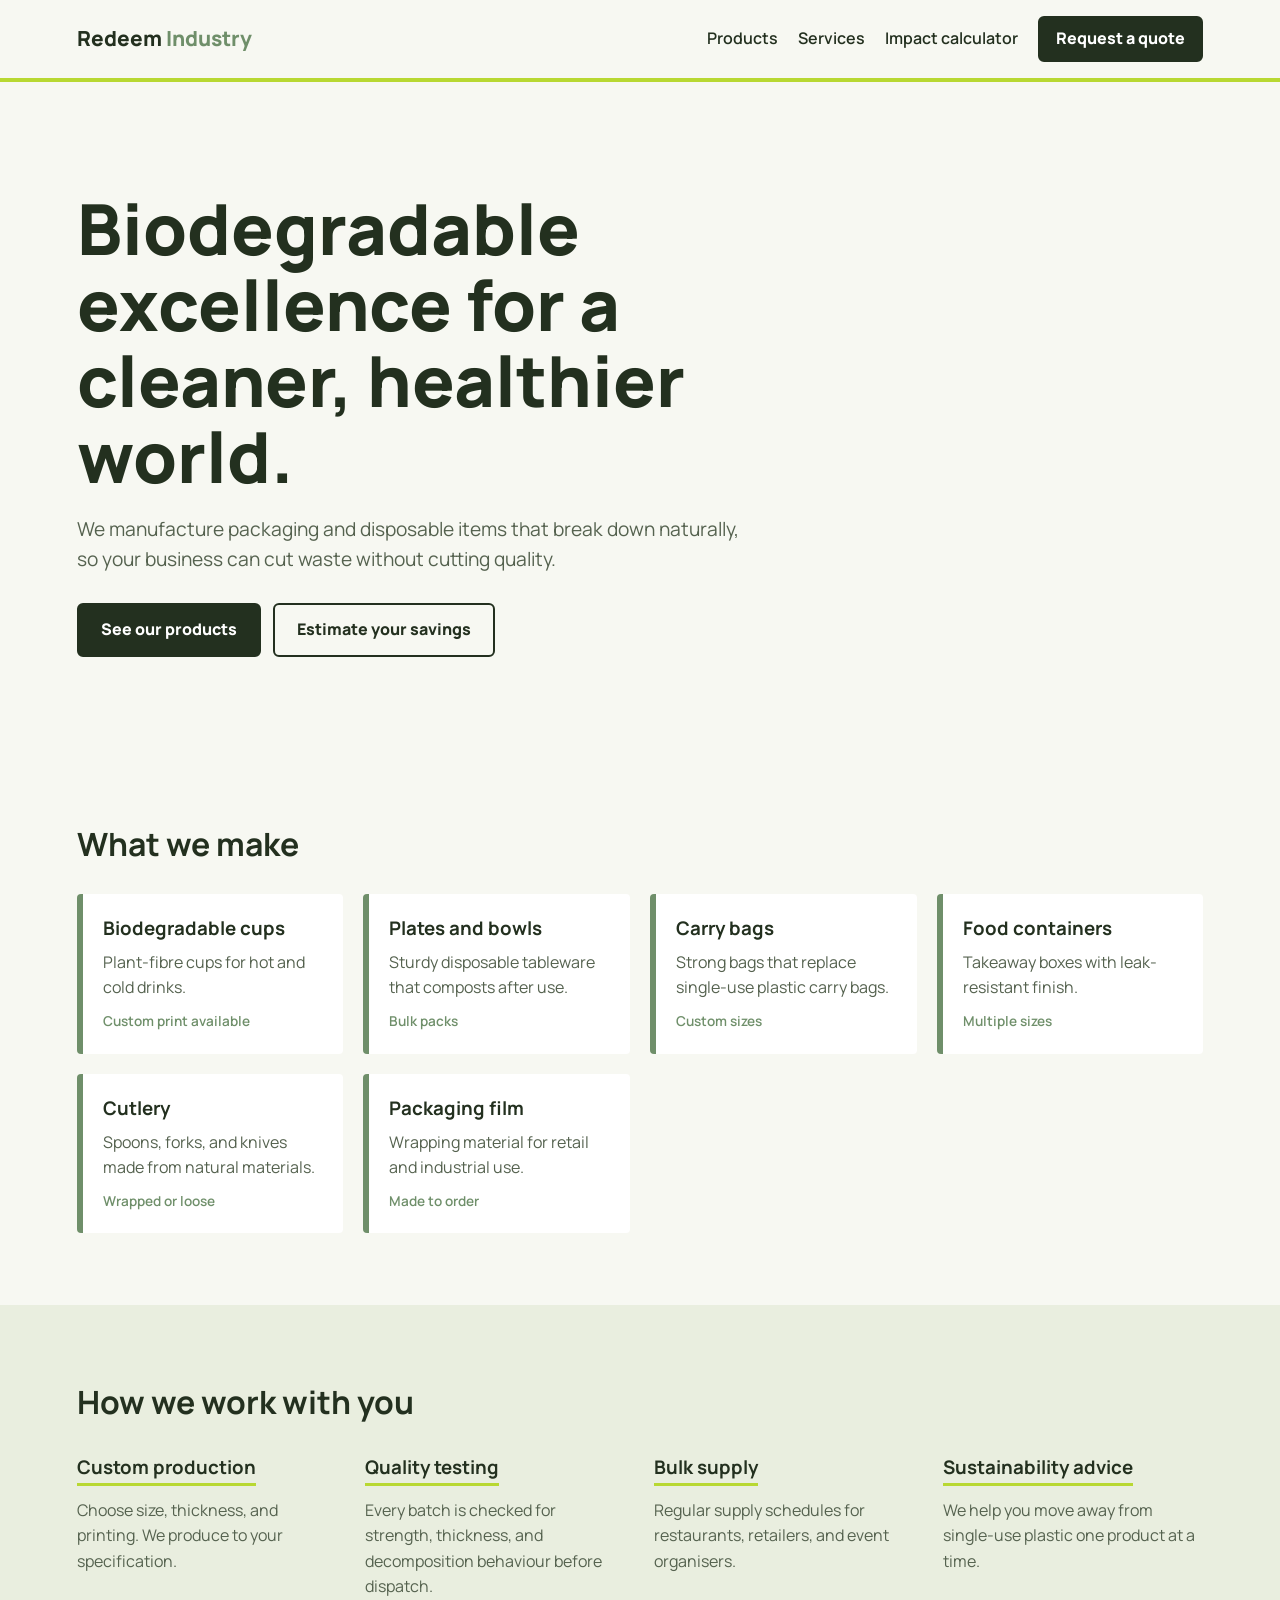
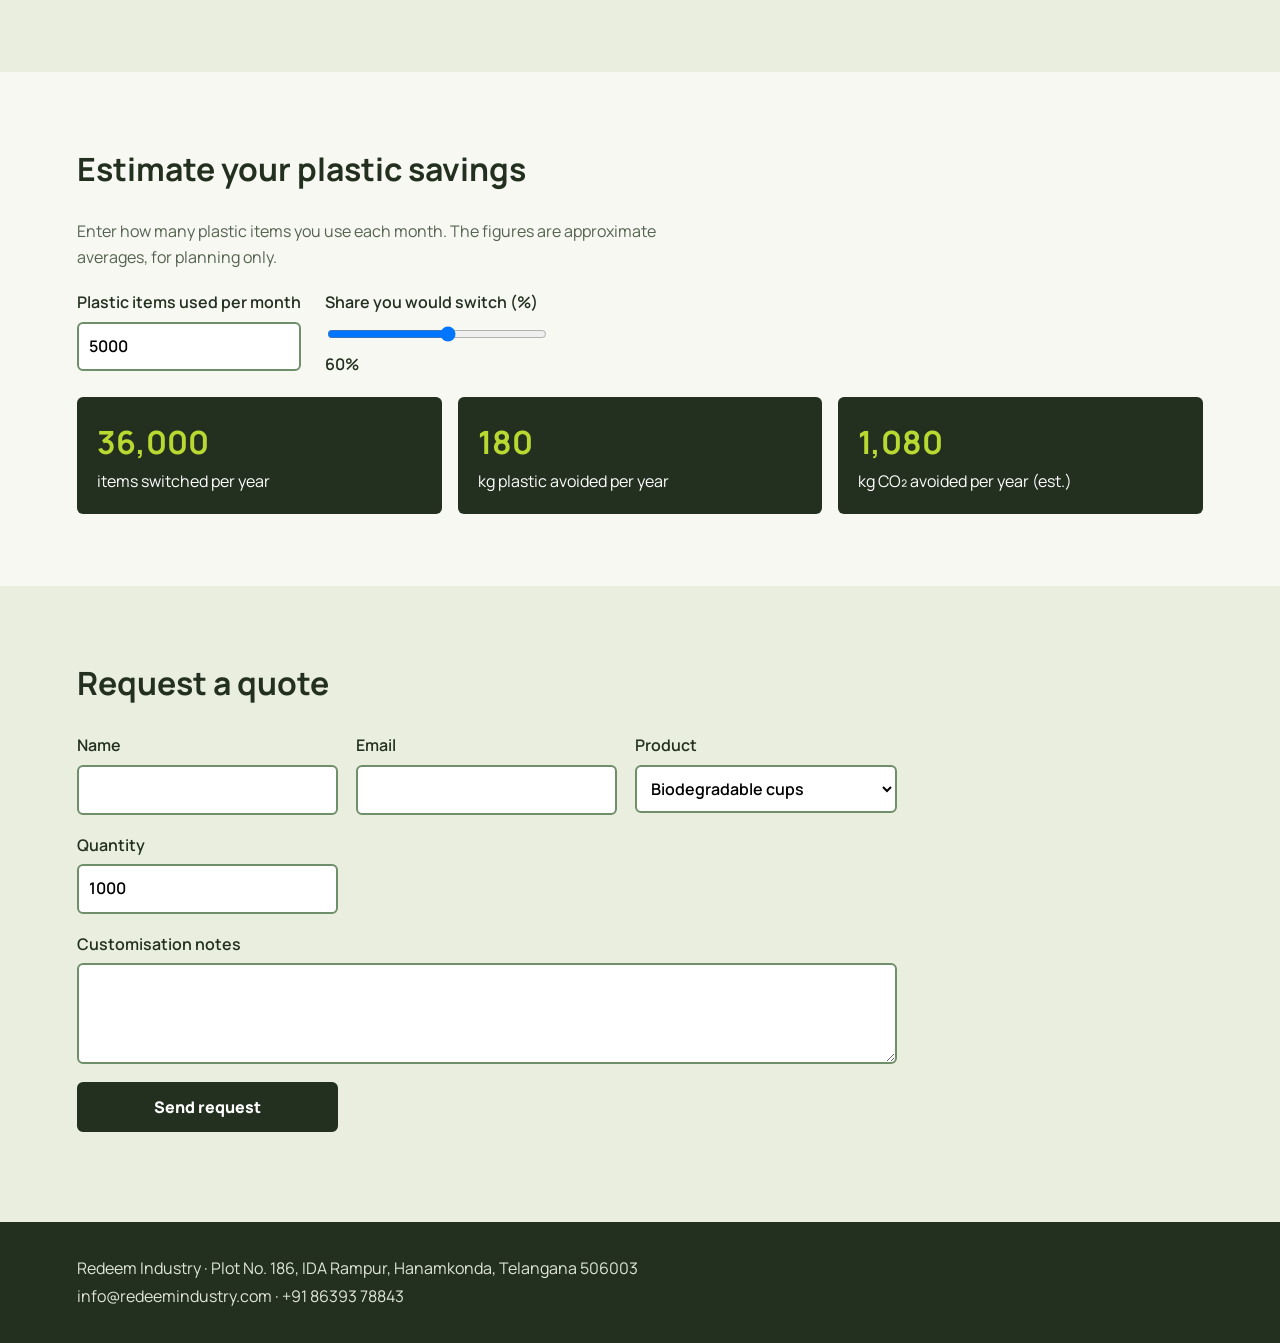
==== index.html @ 83dfc974 "Add files via upload" ====
<!DOCTYPE html>
<html lang="en">
<head>
<meta charset="UTF-8">
<meta name="viewport" content="width=device-width, initial-scale=1">
<title>Redeem Industry | Biodegradable Products</title>
<meta name="description" content="Redeem Industry manufactures high-quality biodegradable packaging and disposable items.">
<link rel="preconnect" href="https://fonts.googleapis.com">
<link href="https://fonts.googleapis.com/css2?family=Manrope:wght@400;600;800&display=swap" rel="stylesheet">
<link rel="stylesheet" href="style.css">
</head>
<body>
<header class="site-header">
  <a class="brand" href="#top">Redeem <span>Industry</span></a>
  <nav aria-label="Main">
    <a href="#products">Products</a>
    <a href="#services">Services</a>
    <a href="#impact">Impact calculator</a>
    <a href="#contact" class="btn small">Request a quote</a>
  </nav>
</header>

<main id="top">
  <section class="hero">
    <h1>Biodegradable excellence for a cleaner, healthier world.</h1>
    <p>We manufacture packaging and disposable items that break down naturally, so your business can cut waste without cutting quality.</p>
    <div class="hero-actions">
      <a href="#products" class="btn">See our products</a>
      <a href="#impact" class="btn ghost">Estimate your savings</a>
    </div>
  </section>

  <section id="products" class="section">
    <h2>What we make</h2>
    <div class="grid" id="product-grid"></div>
  </section>

  <section id="services" class="section tinted">
    <h2>How we work with you</h2>
    <ul class="services">
      <li><h3>Custom production</h3><p>Choose size, thickness, and printing. We produce to your specification.</p></li>
      <li><h3>Quality testing</h3><p>Every batch is checked for strength, thickness, and decomposition behaviour before dispatch.</p></li>
      <li><h3>Bulk supply</h3><p>Regular supply schedules for restaurants, retailers, and event organisers.</p></li>
      <li><h3>Sustainability advice</h3><p>We help you move away from single-use plastic one product at a time.</p></li>
    </ul>
  </section>

  <section id="impact" class="section">
    <h2>Estimate your plastic savings</h2>
    <p class="lead">Enter how many plastic items you use each month. The figures are approximate averages, for planning only.</p>
    <form id="calc" class="calc">
      <label>Plastic items used per month
        <input type="number" id="items" min="1" value="5000" required>
      </label>
      <label>Share you would switch (%)
        <input type="range" id="share" min="10" max="100" value="60">
        <output id="share-out">60%</output>
      </label>
    </form>
    <div class="results" aria-live="polite">
      <div><strong id="r-items">0</strong><span>items switched per year</span></div>
      <div><strong id="r-kg">0</strong><span>kg plastic avoided per year</span></div>
      <div><strong id="r-co2">0</strong><span>kg CO₂ avoided per year (est.)</span></div>
    </div>
  </section>

  <section id="contact" class="section tinted">
    <h2>Request a quote</h2>
    <form id="enquiry" class="enquiry">
      <label>Name <input name="name" required></label>
      <label>Email <input type="email" name="email" required></label>
      <label>Product
        <select name="product" id="product-select"></select>
      </label>
      <label>Quantity <input type="number" name="qty" min="100" value="1000" required></label>
      <label class="wide">Customisation notes <textarea name="notes" rows="3"></textarea></label>
      <button class="btn" type="submit">Send request</button>
      <p id="form-msg" role="status"></p>
    </form>
  </section>
</main>

<footer class="site-footer">
  <p>Redeem Industry · Plot No. 186, IDA Rampur, Hanamkonda, Telangana 506003</p>
  <p>info@redeemindustry.com · +91 86393 78843</p>
</footer>
<script src="script.js"></script>
</body>
</html>
---- style.css ----
:root{--ink:#23301f;--leaf:#6f8f6a;--lime:#b8d832;--paper:#f7f8f2;--tint:#e9eedf;--muted:#55624f}
*{box-sizing:border-box}
html{scroll-behavior:smooth}
body{margin:0;font-family:Manrope,system-ui,sans-serif;color:var(--ink);background:var(--paper);line-height:1.6}
.site-header{display:flex;justify-content:space-between;align-items:center;padding:16px 6vw;border-bottom:4px solid var(--lime);position:sticky;top:0;background:var(--paper);z-index:5;flex-wrap:wrap;gap:8px}
.brand{font-weight:800;font-size:1.3rem;text-decoration:none;color:var(--ink)}
.brand span{color:var(--leaf)}
nav{display:flex;gap:20px;align-items:center;flex-wrap:wrap}
nav a{text-decoration:none;color:var(--ink);font-weight:600}
nav a:hover{color:var(--leaf)}
.btn{display:inline-block;background:var(--ink);color:#fff;padding:12px 22px;border-radius:6px;font-weight:800;text-decoration:none;border:2px solid var(--ink);cursor:pointer;font-family:inherit;font-size:1rem}
.btn:hover{background:var(--leaf);border-color:var(--leaf)}
.btn.ghost{background:transparent;color:var(--ink)}
.btn.ghost:hover{background:var(--lime);border-color:var(--lime);color:var(--ink)}
.btn.small{padding:8px 16px}
.btn:focus-visible,a:focus-visible,input:focus-visible,select:focus-visible,textarea:focus-visible{outline:3px solid var(--lime);outline-offset:2px}
.hero{padding:12vh 6vw 10vh;max-width:980px}
.hero h1{font-size:clamp(2.2rem,6vw,4.4rem);line-height:1.08;margin:0 0 20px;font-weight:800}
.hero p{font-size:1.2rem;max-width:56ch;color:var(--muted)}
.hero-actions{display:flex;gap:12px;flex-wrap:wrap;margin-top:28px}
.section{padding:72px 6vw}
.section.tinted{background:var(--tint)}
.section h2{font-size:2rem;margin:0 0 24px}
.lead{max-width:60ch;color:var(--muted)}
.grid{display:grid;grid-template-columns:repeat(auto-fit,minmax(230px,1fr));gap:20px}
.card{background:#fff;border-left:6px solid var(--leaf);padding:20px;border-radius:4px}
.card h3{margin:0 0 6px}
.card p{margin:0;color:var(--muted)}
.card .tag{display:inline-block;margin-top:10px;font-size:.85rem;font-weight:600;color:var(--leaf)}
.services{list-style:none;padding:0;margin:0;display:grid;grid-template-columns:repeat(auto-fit,minmax(240px,1fr));gap:28px}
.services h3{margin:0 0 6px;border-bottom:3px solid var(--lime);display:inline-block}
.services p{margin:6px 0 0;color:var(--muted)}
.calc{display:flex;gap:24px;flex-wrap:wrap;margin:20px 0}
label{display:flex;flex-direction:column;gap:6px;font-weight:600}
input,select,textarea{font:inherit;padding:10px;border:2px solid var(--leaf);border-radius:6px;background:#fff;min-width:220px}
input[type=range]{padding:0;min-width:220px}
.results{display:grid;grid-template-columns:repeat(auto-fit,minmax(200px,1fr));gap:16px}
.results div{background:var(--ink);color:#fff;padding:20px;border-radius:6px}
.results strong{display:block;font-size:2rem;color:var(--lime)}
.enquiry{display:grid;grid-template-columns:repeat(auto-fit,minmax(240px,1fr));gap:18px;max-width:820px}
.enquiry .wide{grid-column:1/-1}
.enquiry input,.enquiry select,.enquiry textarea{width:100%}
#form-msg{grid-column:1/-1;margin:0;font-weight:600;color:var(--leaf)}
.site-footer{padding:32px 6vw;background:var(--ink);color:#dfe6d7}
.site-footer p{margin:2px 0}
@media (prefers-reduced-motion:reduce){html{scroll-behavior:auto}}
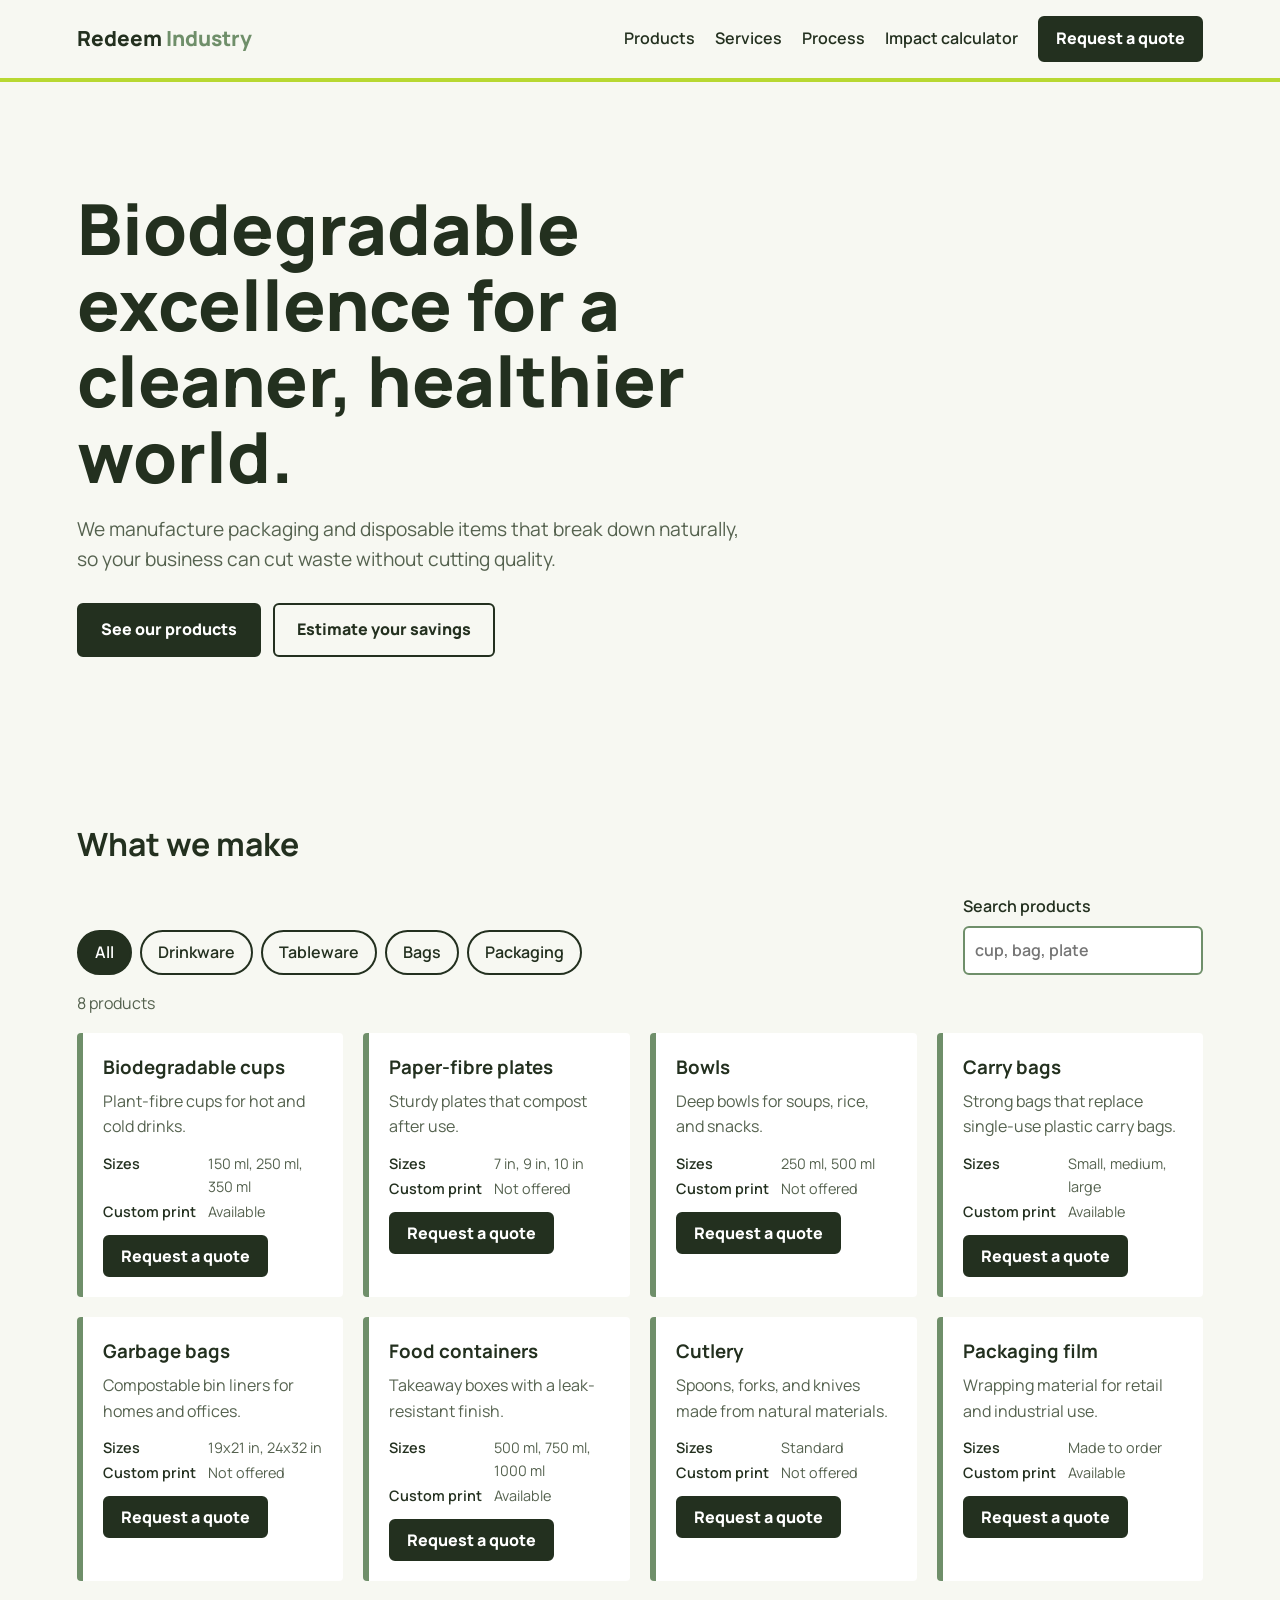
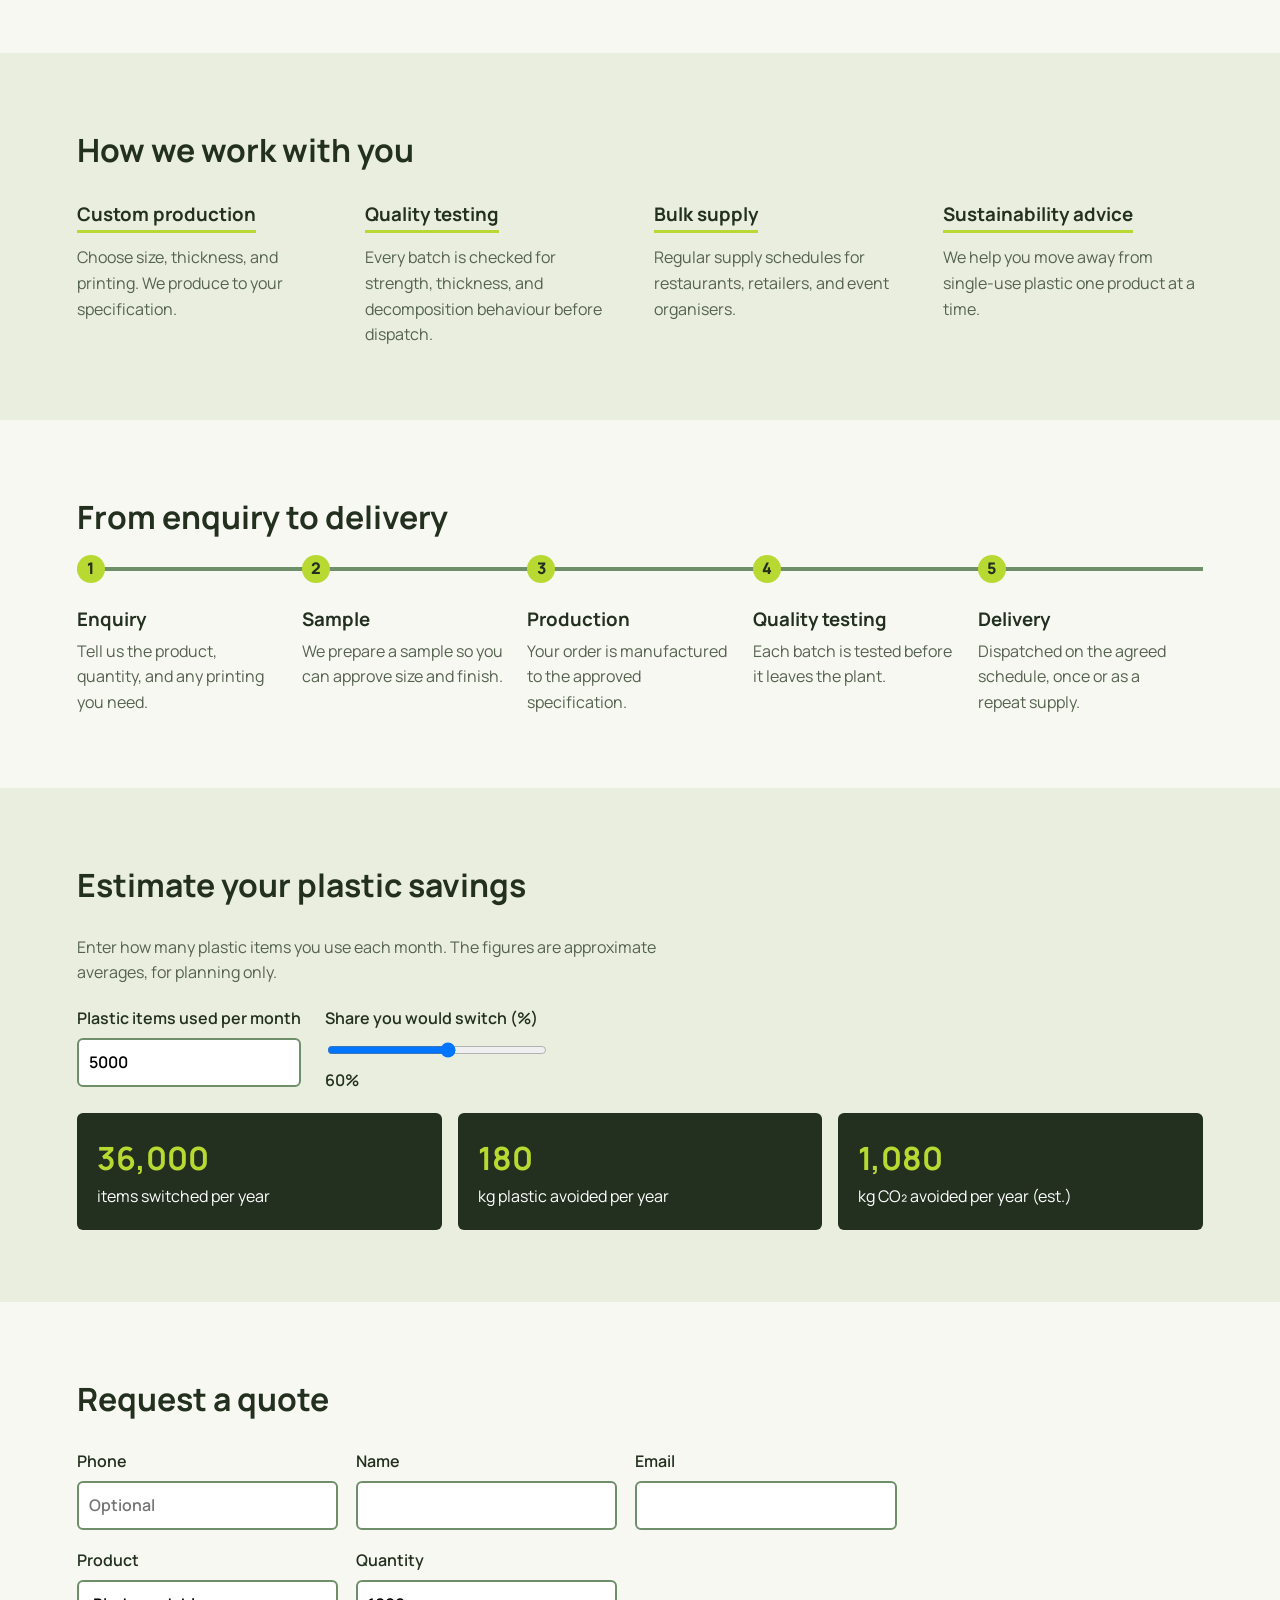
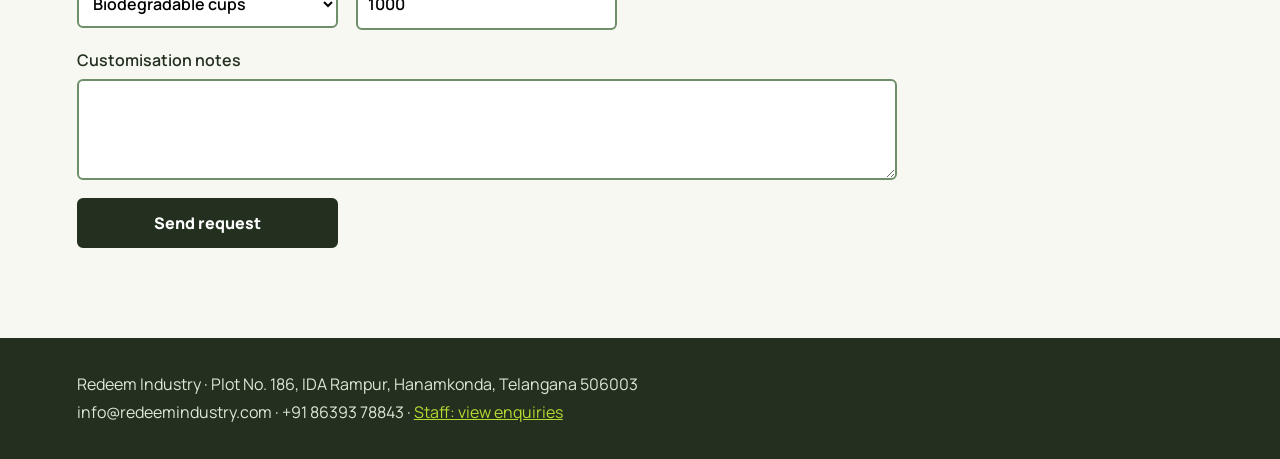
==== commit 6347ccaa: "Add files via upload" ====
--- a/index.html
+++ b/index.html
@@ -15,6 +15,7 @@
   <nav aria-label="Main">
     <a href="#products">Products</a>
     <a href="#services">Services</a>
+    <a href="#process">Process</a>
     <a href="#impact">Impact calculator</a>
     <a href="#contact" class="btn small">Request a quote</a>
   </nav>
@@ -32,6 +33,11 @@
 
   <section id="products" class="section">
     <h2>What we make</h2>
+    <div class="toolbar">
+      <div class="filters" id="filters" role="group" aria-label="Filter by category"></div>
+      <label class="search">Search products <input type="search" id="search" placeholder="cup, bag, plate"></label>
+    </div>
+    <p id="count" class="lead" aria-live="polite"></p>
     <div class="grid" id="product-grid"></div>
   </section>
 
@@ -45,7 +51,18 @@
     </ul>
   </section>
 
-  <section id="impact" class="section">
+  <section id="process" class="section">
+    <h2>From enquiry to delivery</h2>
+    <ol class="steps">
+      <li><h3>Enquiry</h3><p>Tell us the product, quantity, and any printing you need.</p></li>
+      <li><h3>Sample</h3><p>We prepare a sample so you can approve size and finish.</p></li>
+      <li><h3>Production</h3><p>Your order is manufactured to the approved specification.</p></li>
+      <li><h3>Quality testing</h3><p>Each batch is tested before it leaves the plant.</p></li>
+      <li><h3>Delivery</h3><p>Dispatched on the agreed schedule, once or as a repeat supply.</p></li>
+    </ol>
+  </section>
+
+  <section id="impact" class="section tinted">
     <h2>Estimate your plastic savings</h2>
     <p class="lead">Enter how many plastic items you use each month. The figures are approximate averages, for planning only.</p>
     <form id="calc" class="calc">
@@ -64,9 +81,10 @@
     </div>
   </section>
 
-  <section id="contact" class="section tinted">
+  <section id="contact" class="section">
     <h2>Request a quote</h2>
     <form id="enquiry" class="enquiry">
+      <label>Phone <input name="phone" type="tel" placeholder="Optional"></label>
       <label>Name <input name="name" required></label>
       <label>Email <input type="email" name="email" required></label>
       <label>Product
@@ -82,7 +100,7 @@
 
 <footer class="site-footer">
   <p>Redeem Industry · Plot No. 186, IDA Rampur, Hanamkonda, Telangana 506003</p>
-  <p>info@redeemindustry.com · +91 86393 78843</p>
+  <p>info@redeemindustry.com · +91 86393 78843 · <a href="leads.html">Staff: view enquiries</a></p>
 </footer>
 <script src="script.js"></script>
 </body>
--- a/style.css
+++ b/style.css
@@ -44,3 +44,19 @@
 .site-footer{padding:32px 6vw;background:var(--ink);color:#dfe6d7}
 .site-footer p{margin:2px 0}
 @media (prefers-reduced-motion:reduce){html{scroll-behavior:auto}}
+
+.toolbar{display:flex;justify-content:space-between;align-items:flex-end;gap:16px;flex-wrap:wrap;margin-bottom:12px}
+.filters{display:flex;gap:8px;flex-wrap:wrap}
+.chip{font:inherit;font-weight:600;padding:8px 16px;border:2px solid var(--ink);background:transparent;color:var(--ink);border-radius:999px;cursor:pointer}
+.chip[aria-pressed="true"]{background:var(--ink);color:#fff}
+.chip:focus-visible{outline:3px solid var(--lime);outline-offset:2px}
+.search input{min-width:240px}
+.card dl{display:grid;grid-template-columns:auto 1fr;gap:2px 12px;margin:12px 0;font-size:.9rem}
+.card dt{font-weight:600}.card dd{margin:0;color:var(--muted)}
+.steps{list-style:none;counter-reset:s;display:grid;grid-template-columns:repeat(auto-fit,minmax(190px,1fr));gap:0;padding:0;margin:0;border-top:4px solid var(--leaf)}
+.steps li{counter-increment:s;padding:20px 18px 0 0;position:relative}
+.steps li::before{content:counter(s);position:absolute;top:-16px;left:0;width:28px;height:28px;border-radius:50%;background:var(--lime);font-weight:800;display:grid;place-items:center}
+.steps h3{margin:14px 0 4px}.steps p{margin:0;color:var(--muted)}
+.scroll{overflow-x:auto}
+table{border-collapse:collapse;width:100%;background:#fff}th,td{padding:10px;text-align:left;border-bottom:1px solid #dde3d4}th{background:var(--tint)}
+.site-footer a{color:var(--lime)}
